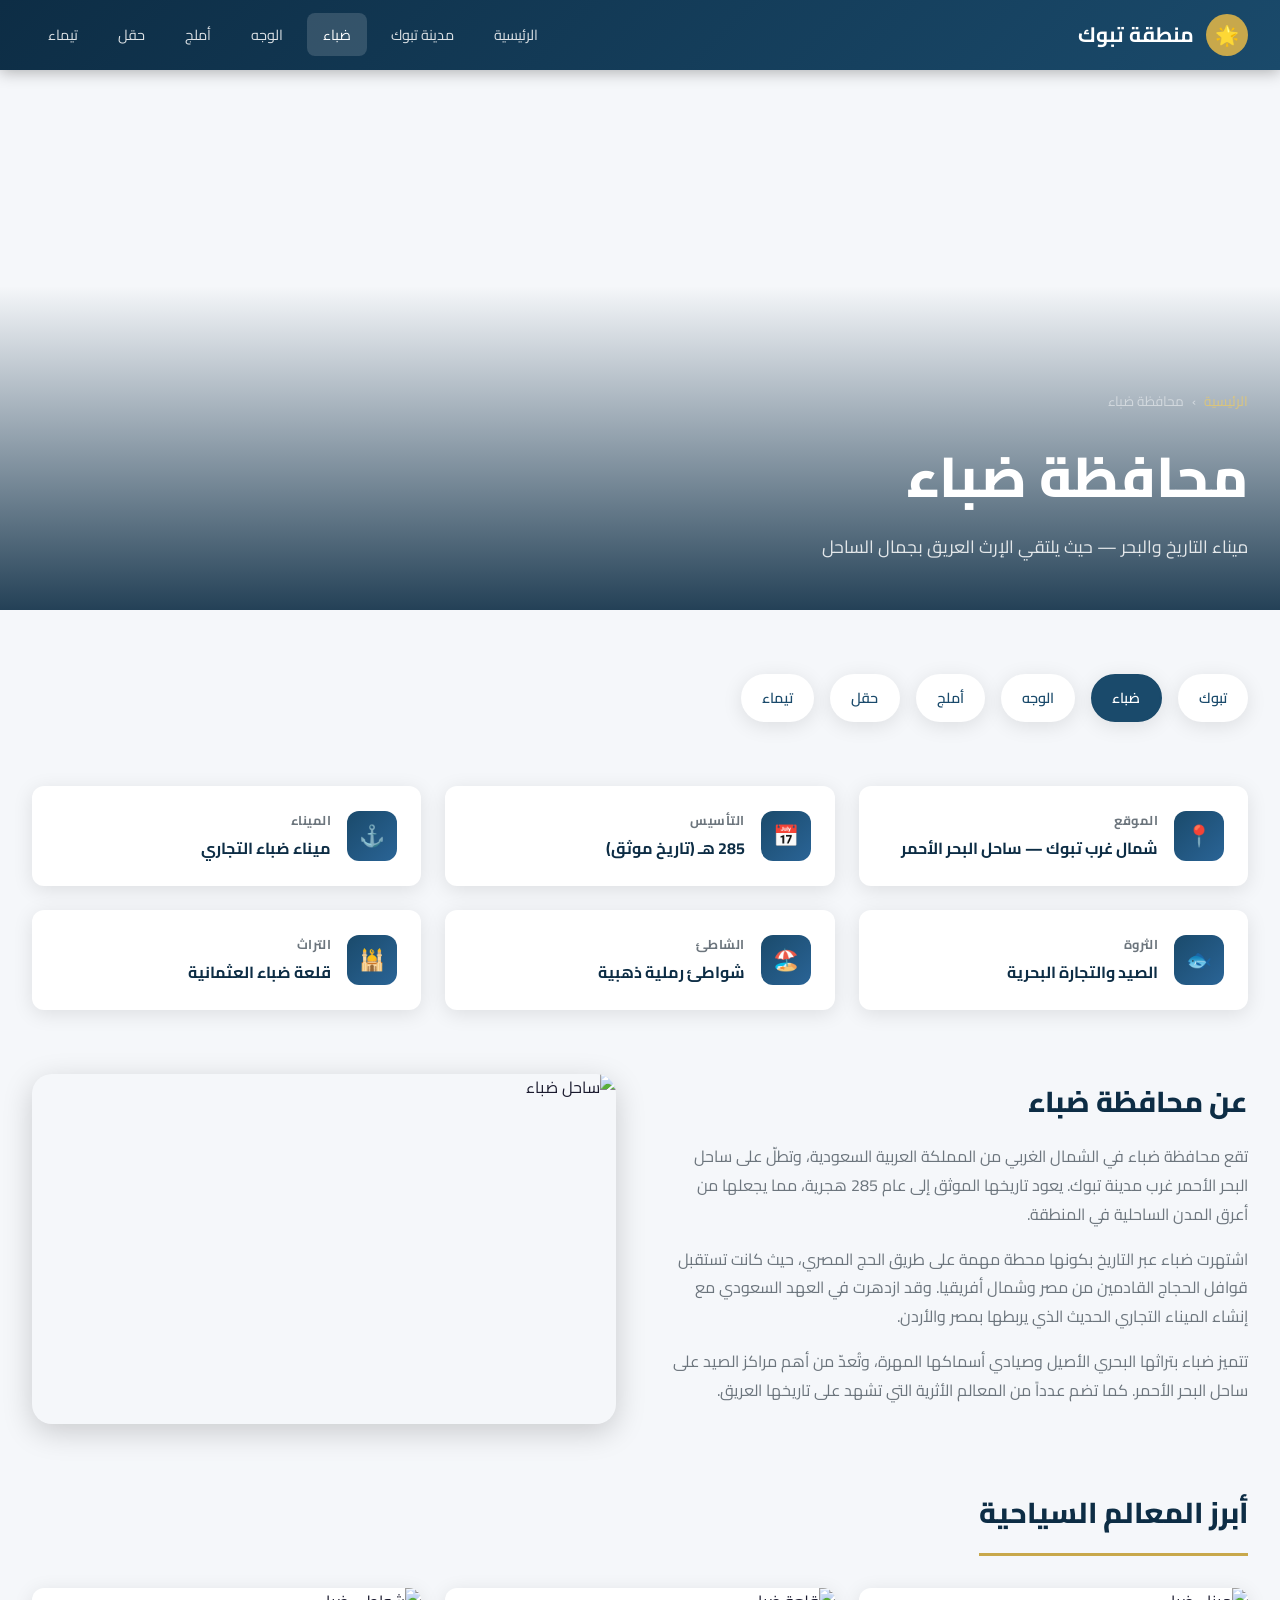
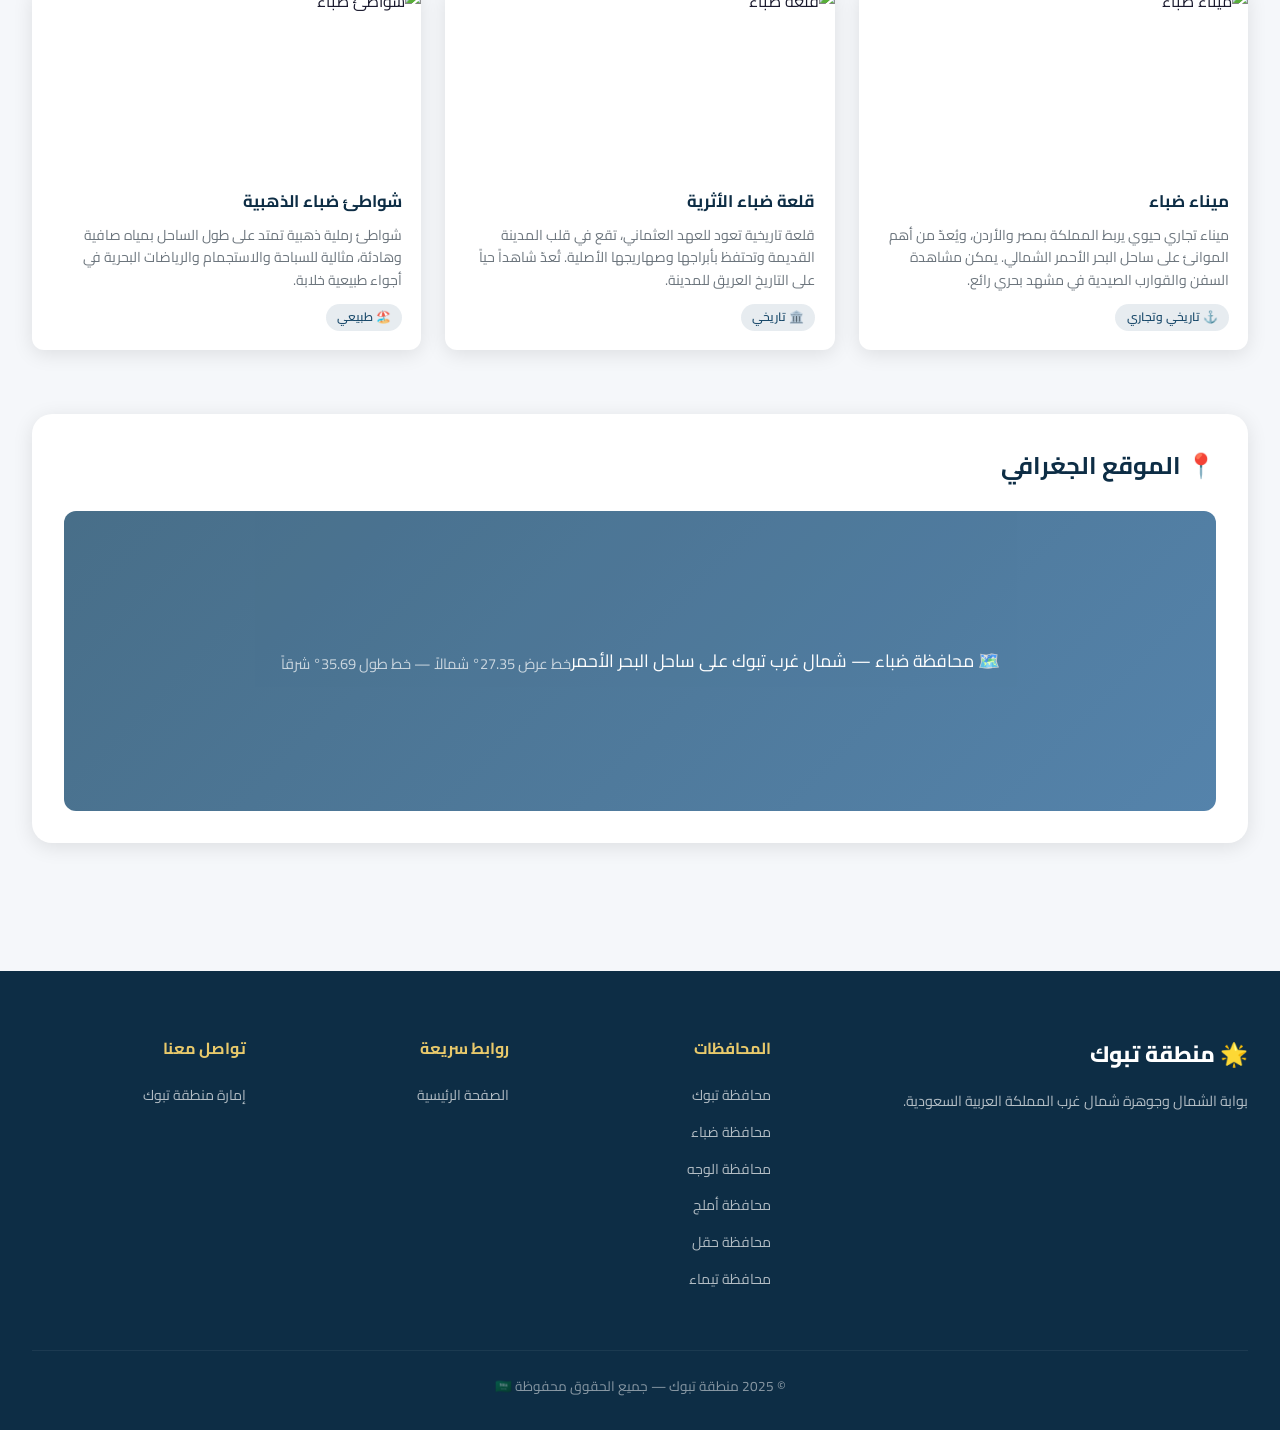
==== duba.html @ f9b06d00 "Add files via upload" ====
<!DOCTYPE html>
<html lang="ar" dir="rtl">
<head>
  <meta charset="UTF-8" />
  <meta name="viewport" content="width=device-width, initial-scale=1.0" />
  <title>محافظة ضباء — ميناء التاريخ والبحر</title>
  <link rel="stylesheet" href="styles.css" />
  <link href="https://fonts.googleapis.com/css2?family=Cairo:wght@400;600;700;800&display=swap" rel="stylesheet" />
  <style>body { font-family: 'Cairo', 'Segoe UI', sans-serif; }</style>
</head>
<body>

<nav class="navbar">
  <div class="navbar-inner">
    <a href="index.html" class="navbar-brand">
      <div class="brand-icon">🌟</div>
      <span>منطقة تبوك</span>
    </a>
    <button class="nav-toggle" onclick="toggleNav()">☰</button>
    <ul class="nav-links" id="navLinks">
      <li><a href="index.html">الرئيسية</a></li>
      <li><a href="tabuk-city.html">مدينة تبوك</a></li>
      <li><a href="duba.html" class="active">ضباء</a></li>
      <li><a href="wajh.html">الوجه</a></li>
      <li><a href="umluj.html">أملج</a></li>
      <li><a href="haql.html">حقل</a></li>
      <li><a href="tayma.html">تيماء</a></li>
    </ul>
  </div>
</nav>

<section class="page-hero">
  <div class="page-hero-bg" style="background-image: url('images/duba-sea.jpg');"></div>
  <div class="page-hero-overlay"></div>
  <div class="page-hero-content">
    <div class="breadcrumb">
      <a href="index.html">الرئيسية</a>
      <span>›</span>
      <span>محافظة ضباء</span>
    </div>
    <h1 class="page-title">محافظة ضباء</h1>
    <p class="page-subtitle">ميناء التاريخ والبحر — حيث يلتقي الإرث العريق بجمال الساحل</p>
  </div>
</section>

<div class="gov-content">

  <div class="gov-nav">
    <a href="tabuk-city.html" class="gov-nav-btn">تبوك</a>
    <a href="duba.html" class="gov-nav-btn active">ضباء</a>
    <a href="wajh.html" class="gov-nav-btn">الوجه</a>
    <a href="umluj.html" class="gov-nav-btn">أملج</a>
    <a href="haql.html" class="gov-nav-btn">حقل</a>
    <a href="tayma.html" class="gov-nav-btn">تيماء</a>
  </div>

  <div class="info-cards fade-in">
    <div class="info-card">
      <div class="info-card-icon">📍</div>
      <div class="info-card-text"><h4>الموقع</h4><p>شمال غرب تبوك — ساحل البحر الأحمر</p></div>
    </div>
    <div class="info-card">
      <div class="info-card-icon">📅</div>
      <div class="info-card-text"><h4>التأسيس</h4><p>285 هـ (تاريخ موثق)</p></div>
    </div>
    <div class="info-card">
      <div class="info-card-icon">⚓</div>
      <div class="info-card-text"><h4>الميناء</h4><p>ميناء ضباء التجاري</p></div>
    </div>
    <div class="info-card">
      <div class="info-card-icon">🐟</div>
      <div class="info-card-text"><h4>الثروة</h4><p>الصيد والتجارة البحرية</p></div>
    </div>
    <div class="info-card">
      <div class="info-card-icon">🏖️</div>
      <div class="info-card-text"><h4>الشاطئ</h4><p>شواطئ رملية ذهبية</p></div>
    </div>
    <div class="info-card">
      <div class="info-card-icon">🕌</div>
      <div class="info-card-text"><h4>التراث</h4><p>قلعة ضباء العثمانية</p></div>
    </div>
  </div>

  <div class="gov-overview fade-in">
    <div class="gov-overview-text">
      <h2>عن محافظة ضباء</h2>
      <p>
        تقع محافظة ضباء في الشمال الغربي من المملكة العربية السعودية، وتطلّ على ساحل البحر الأحمر غرب مدينة تبوك. يعود تاريخها الموثق إلى عام 285 هجرية، مما يجعلها من أعرق المدن الساحلية في المنطقة.
      </p>
      <p>
        اشتهرت ضباء عبر التاريخ بكونها محطة مهمة على طريق الحج المصري، حيث كانت تستقبل قوافل الحجاج القادمين من مصر وشمال أفريقيا. وقد ازدهرت في العهد السعودي مع إنشاء الميناء التجاري الحديث الذي يربطها بمصر والأردن.
      </p>
      <p>
        تتميز ضباء بتراثها البحري الأصيل وصيادي أسماكها المهرة، وتُعدّ من أهم مراكز الصيد على ساحل البحر الأحمر. كما تضم عدداً من المعالم الأثرية التي تشهد على تاريخها العريق.
      </p>
    </div>
    <div class="gov-overview-img">
      <img src="images/duba-sea.jpg" alt="ساحل ضباء" />
    </div>
  </div>

  <div class="attractions-section fade-in">
    <h2>أبرز المعالم السياحية</h2>
    <div class="attractions-grid">
      <div class="attraction-card">
        <img src="images/duba-sea.jpg" alt="ميناء ضباء" />
        <div class="attraction-card-body">
          <h3>ميناء ضباء</h3>
          <p>ميناء تجاري حيوي يربط المملكة بمصر والأردن، ويُعدّ من أهم الموانئ على ساحل البحر الأحمر الشمالي. يمكن مشاهدة السفن والقوارب الصيدية في مشهد بحري رائع.</p>
          <span class="attraction-tag">⚓ تاريخي وتجاري</span>
        </div>
      </div>
      <div class="attraction-card">
        <img src="images/tabuk-castle2.jpg" alt="قلعة ضباء" />
        <div class="attraction-card-body">
          <h3>قلعة ضباء الأثرية</h3>
          <p>قلعة تاريخية تعود للعهد العثماني، تقع في قلب المدينة القديمة وتحتفظ بأبراجها وصهاريجها الأصلية. تُعدّ شاهداً حياً على التاريخ العريق للمدينة.</p>
          <span class="attraction-tag">🏛️ تاريخي</span>
        </div>
      </div>
      <div class="attraction-card">
        <img src="images/red-sea-aerial.jpg" alt="شواطئ ضباء" />
        <div class="attraction-card-body">
          <h3>شواطئ ضباء الذهبية</h3>
          <p>شواطئ رملية ذهبية تمتد على طول الساحل بمياه صافية وهادئة، مثالية للسباحة والاستجمام والرياضات البحرية في أجواء طبيعية خلابة.</p>
          <span class="attraction-tag">🏖️ طبيعي</span>
        </div>
      </div>
    </div>
  </div>

  <div class="map-section fade-in">
    <h2>📍 الموقع الجغرافي</h2>
    <div class="map-placeholder">
      🗺️ محافظة ضباء — شمال غرب تبوك على ساحل البحر الأحمر<br/>
      <small style="opacity:0.7; margin-top:0.5rem; display:block;">خط عرض 27.35° شمالاً — خط طول 35.69° شرقاً</small>
    </div>
  </div>

</div>

<footer>
  <div class="footer-inner">
    <div class="footer-grid">
      <div class="footer-brand">
        <h3>🌟 منطقة تبوك</h3>
        <p>بوابة الشمال وجوهرة شمال غرب المملكة العربية السعودية.</p>
      </div>
      <div class="footer-col">
        <h4>المحافظات</h4>
        <ul>
          <li><a href="tabuk-city.html">محافظة تبوك</a></li>
          <li><a href="duba.html">محافظة ضباء</a></li>
          <li><a href="wajh.html">محافظة الوجه</a></li>
          <li><a href="umluj.html">محافظة أملج</a></li>
          <li><a href="haql.html">محافظة حقل</a></li>
          <li><a href="tayma.html">محافظة تيماء</a></li>
        </ul>
      </div>
      <div class="footer-col">
        <h4>روابط سريعة</h4>
        <ul>
          <li><a href="index.html">الصفحة الرئيسية</a></li>
        </ul>
      </div>
      <div class="footer-col">
        <h4>تواصل معنا</h4>
        <ul>
          <li><a href="#">إمارة منطقة تبوك</a></li>
        </ul>
      </div>
    </div>
    <div class="footer-bottom">
      <p>© 2025 منطقة تبوك — جميع الحقوق محفوظة 🇸🇦</p>
    </div>
  </div>
</footer>

<script>
function toggleNav() { document.getElementById('navLinks').classList.toggle('open'); }
const observer = new IntersectionObserver((entries) => {
  entries.forEach(e => { if (e.isIntersecting) e.target.classList.add('visible'); });
}, { threshold: 0.1 });
document.querySelectorAll('.fade-in').forEach(el => observer.observe(el));
</script>
</body>
</html>
---- styles.css ----
/* ===== المتغيرات الأساسية ===== */
:root {
  --primary: #1a4a6b;
  --primary-dark: #0d2d45;
  --primary-light: #2a6496;
  --accent: #c8a84b;
  --accent-light: #e8c96b;
  --white: #ffffff;
  --light-bg: #f5f7fa;
  --text-dark: #1a1a2e;
  --text-muted: #6c757d;
  --border: #e0e6ed;
  --shadow: 0 4px 20px rgba(0,0,0,0.1);
  --shadow-hover: 0 8px 30px rgba(0,0,0,0.18);
  --radius: 12px;
  --radius-lg: 20px;
  --transition: all 0.3s ease;
}

/* ===== إعادة الضبط العامة ===== */
*, *::before, *::after {
  box-sizing: border-box;
  margin: 0;
  padding: 0;
}

html {
  scroll-behavior: smooth;
}

body {
  font-family: 'Segoe UI', 'Arial', sans-serif;
  direction: rtl;
  background: var(--light-bg);
  color: var(--text-dark);
  line-height: 1.7;
}

img {
  max-width: 100%;
  height: auto;
  display: block;
}

a {
  text-decoration: none;
  color: inherit;
}

/* ===== شريط التنقل ===== */
.navbar {
  background: linear-gradient(135deg, var(--primary-dark) 0%, var(--primary) 100%);
  padding: 0 2rem;
  position: sticky;
  top: 0;
  z-index: 1000;
  box-shadow: 0 2px 15px rgba(0,0,0,0.3);
}

.navbar-inner {
  max-width: 1300px;
  margin: 0 auto;
  display: flex;
  align-items: center;
  justify-content: space-between;
  height: 70px;
}

.navbar-brand {
  display: flex;
  align-items: center;
  gap: 12px;
  color: var(--white);
  font-size: 1.3rem;
  font-weight: 700;
}

.navbar-brand .brand-icon {
  width: 42px;
  height: 42px;
  background: var(--accent);
  border-radius: 50%;
  display: flex;
  align-items: center;
  justify-content: center;
  font-size: 1.2rem;
}

.nav-links {
  display: flex;
  list-style: none;
  gap: 0.5rem;
  align-items: center;
}

.nav-links a {
  color: rgba(255,255,255,0.85);
  padding: 0.5rem 1rem;
  border-radius: 8px;
  font-size: 0.9rem;
  transition: var(--transition);
  white-space: nowrap;
}

.nav-links a:hover,
.nav-links a.active {
  background: rgba(255,255,255,0.15);
  color: var(--white);
}

.nav-toggle {
  display: none;
  background: none;
  border: none;
  color: white;
  font-size: 1.5rem;
  cursor: pointer;
}

/* ===== قسم الهيرو ===== */
.hero {
  position: relative;
  height: 90vh;
  min-height: 550px;
  overflow: hidden;
  display: flex;
  align-items: center;
  justify-content: center;
}

.hero-bg {
  position: absolute;
  inset: 0;
  background-size: cover;
  background-position: center;
  background-attachment: fixed;
  filter: brightness(0.55);
  transform: scale(1.05);
  transition: transform 8s ease;
}

.hero:hover .hero-bg {
  transform: scale(1.0);
}

.hero-overlay {
  position: absolute;
  inset: 0;
  background: linear-gradient(to bottom, rgba(13,45,69,0.4) 0%, rgba(13,45,69,0.7) 100%);
}

.hero-content {
  position: relative;
  z-index: 2;
  text-align: center;
  color: var(--white);
  padding: 2rem;
  max-width: 900px;
}

.hero-badge {
  display: inline-block;
  background: var(--accent);
  color: var(--primary-dark);
  padding: 0.4rem 1.2rem;
  border-radius: 50px;
  font-size: 0.85rem;
  font-weight: 700;
  margin-bottom: 1.5rem;
  letter-spacing: 1px;
}

.hero-title {
  font-size: clamp(2.5rem, 6vw, 4.5rem);
  font-weight: 800;
  line-height: 1.2;
  margin-bottom: 1rem;
  text-shadow: 0 2px 10px rgba(0,0,0,0.4);
}

.hero-title span {
  color: var(--accent-light);
}

.hero-subtitle {
  font-size: clamp(1rem, 2.5vw, 1.3rem);
  opacity: 0.9;
  margin-bottom: 2.5rem;
  max-width: 600px;
  margin-left: auto;
  margin-right: auto;
}

.hero-buttons {
  display: flex;
  gap: 1rem;
  justify-content: center;
  flex-wrap: wrap;
}

.btn {
  display: inline-flex;
  align-items: center;
  gap: 0.5rem;
  padding: 0.85rem 2rem;
  border-radius: 50px;
  font-size: 1rem;
  font-weight: 600;
  cursor: pointer;
  border: none;
  transition: var(--transition);
}

.btn-primary {
  background: var(--accent);
  color: var(--primary-dark);
}

.btn-primary:hover {
  background: var(--accent-light);
  transform: translateY(-2px);
  box-shadow: 0 6px 20px rgba(200,168,75,0.4);
}

.btn-outline {
  background: transparent;
  color: var(--white);
  border: 2px solid rgba(255,255,255,0.7);
}

.btn-outline:hover {
  background: rgba(255,255,255,0.15);
  border-color: var(--white);
  transform: translateY(-2px);
}

.hero-scroll {
  position: absolute;
  bottom: 2rem;
  left: 50%;
  transform: translateX(-50%);
  color: rgba(255,255,255,0.7);
  font-size: 0.85rem;
  display: flex;
  flex-direction: column;
  align-items: center;
  gap: 0.5rem;
  animation: bounce 2s infinite;
}

@keyframes bounce {
  0%, 100% { transform: translateX(-50%) translateY(0); }
  50% { transform: translateX(-50%) translateY(8px); }
}

/* ===== إحصائيات ===== */
.stats-bar {
  background: var(--primary);
  padding: 2rem;
}

.stats-inner {
  max-width: 1300px;
  margin: 0 auto;
  display: grid;
  grid-template-columns: repeat(4, 1fr);
  gap: 1rem;
  text-align: center;
}

.stat-item {
  color: var(--white);
  padding: 1rem;
  border-left: 1px solid rgba(255,255,255,0.2);
}

.stat-item:last-child {
  border-left: none;
}

.stat-number {
  font-size: 2rem;
  font-weight: 800;
  color: var(--accent-light);
  display: block;
}

.stat-label {
  font-size: 0.85rem;
  opacity: 0.85;
}

/* ===== الأقسام العامة ===== */
.section {
  padding: 5rem 2rem;
}

.section-alt {
  background: var(--white);
}

.container {
  max-width: 1300px;
  margin: 0 auto;
}

.section-header {
  text-align: center;
  margin-bottom: 3.5rem;
}

.section-tag {
  display: inline-block;
  background: rgba(200,168,75,0.15);
  color: var(--accent);
  padding: 0.3rem 1rem;
  border-radius: 50px;
  font-size: 0.8rem;
  font-weight: 700;
  letter-spacing: 1px;
  margin-bottom: 0.8rem;
  border: 1px solid rgba(200,168,75,0.3);
}

.section-title {
  font-size: clamp(1.8rem, 3.5vw, 2.5rem);
  font-weight: 800;
  color: var(--primary-dark);
  margin-bottom: 1rem;
}

.section-desc {
  font-size: 1.05rem;
  color: var(--text-muted);
  max-width: 600px;
  margin: 0 auto;
}

.divider {
  width: 60px;
  height: 4px;
  background: linear-gradient(to right, var(--accent), var(--accent-light));
  border-radius: 2px;
  margin: 1rem auto 0;
}

/* ===== بطاقات المحافظات ===== */
.governorates-grid {
  display: grid;
  grid-template-columns: repeat(3, 1fr);
  gap: 1.8rem;
}

.gov-card {
  background: var(--white);
  border-radius: var(--radius-lg);
  overflow: hidden;
  box-shadow: var(--shadow);
  transition: var(--transition);
  position: relative;
  cursor: pointer;
}

.gov-card:hover {
  transform: translateY(-8px);
  box-shadow: var(--shadow-hover);
}

.gov-card-img {
  position: relative;
  height: 220px;
  overflow: hidden;
}

.gov-card-img img {
  width: 100%;
  height: 100%;
  object-fit: cover;
  transition: transform 0.5s ease;
}

.gov-card:hover .gov-card-img img {
  transform: scale(1.08);
}

.gov-card-badge {
  position: absolute;
  top: 1rem;
  right: 1rem;
  background: var(--accent);
  color: var(--primary-dark);
  padding: 0.3rem 0.8rem;
  border-radius: 50px;
  font-size: 0.75rem;
  font-weight: 700;
}

.gov-card-body {
  padding: 1.5rem;
}

.gov-card-title {
  font-size: 1.3rem;
  font-weight: 700;
  color: var(--primary-dark);
  margin-bottom: 0.6rem;
}

.gov-card-desc {
  font-size: 0.9rem;
  color: var(--text-muted);
  line-height: 1.6;
  margin-bottom: 1.2rem;
  display: -webkit-box;
  -webkit-line-clamp: 3;
  -webkit-box-orient: vertical;
  overflow: hidden;
}

.gov-card-footer {
  display: flex;
  align-items: center;
  justify-content: space-between;
  padding-top: 1rem;
  border-top: 1px solid var(--border);
}

.gov-card-link {
  color: var(--primary);
  font-weight: 600;
  font-size: 0.9rem;
  display: flex;
  align-items: center;
  gap: 0.3rem;
  transition: var(--transition);
}

.gov-card-link:hover {
  color: var(--accent);
}

.gov-card-icon {
  width: 36px;
  height: 36px;
  background: var(--light-bg);
  border-radius: 50%;
  display: flex;
  align-items: center;
  justify-content: center;
  font-size: 1rem;
}

/* ===== قسم المعالم ===== */
.features-grid {
  display: grid;
  grid-template-columns: repeat(4, 1fr);
  gap: 1.5rem;
}

.feature-card {
  background: var(--white);
  border-radius: var(--radius);
  padding: 2rem 1.5rem;
  text-align: center;
  box-shadow: var(--shadow);
  transition: var(--transition);
  border-bottom: 3px solid transparent;
}

.feature-card:hover {
  transform: translateY(-5px);
  border-bottom-color: var(--accent);
  box-shadow: var(--shadow-hover);
}

.feature-icon {
  width: 70px;
  height: 70px;
  background: linear-gradient(135deg, var(--primary), var(--primary-light));
  border-radius: 50%;
  display: flex;
  align-items: center;
  justify-content: center;
  font-size: 1.8rem;
  margin: 0 auto 1.2rem;
  color: var(--white);
}

.feature-title {
  font-size: 1.1rem;
  font-weight: 700;
  color: var(--primary-dark);
  margin-bottom: 0.5rem;
}

.feature-desc {
  font-size: 0.88rem;
  color: var(--text-muted);
  line-height: 1.6;
}

/* ===== قسم الصور ===== */
.gallery-grid {
  display: grid;
  grid-template-columns: repeat(3, 1fr);
  grid-template-rows: auto auto;
  gap: 1rem;
}

.gallery-item {
  border-radius: var(--radius);
  overflow: hidden;
  position: relative;
  cursor: pointer;
}

.gallery-item img {
  width: 100%;
  height: 250px;
  object-fit: cover;
  transition: transform 0.4s ease;
}

.gallery-item:hover img {
  transform: scale(1.05);
}

.gallery-item.large {
  grid-column: span 2;
}

.gallery-item.large img {
  height: 350px;
}

.gallery-overlay {
  position: absolute;
  inset: 0;
  background: linear-gradient(to top, rgba(13,45,69,0.7) 0%, transparent 60%);
  opacity: 0;
  transition: var(--transition);
  display: flex;
  align-items: flex-end;
  padding: 1.2rem;
}

.gallery-item:hover .gallery-overlay {
  opacity: 1;
}

.gallery-caption {
  color: var(--white);
  font-size: 0.9rem;
  font-weight: 600;
}

/* ===== الفوتر ===== */
footer {
  background: var(--primary-dark);
  color: rgba(255,255,255,0.85);
  padding: 4rem 2rem 2rem;
}

.footer-inner {
  max-width: 1300px;
  margin: 0 auto;
}

.footer-grid {
  display: grid;
  grid-template-columns: 2fr 1fr 1fr 1fr;
  gap: 3rem;
  margin-bottom: 3rem;
}

.footer-brand h3 {
  font-size: 1.4rem;
  font-weight: 800;
  color: var(--white);
  margin-bottom: 1rem;
}

.footer-brand p {
  font-size: 0.9rem;
  line-height: 1.7;
  opacity: 0.8;
}

.footer-col h4 {
  font-size: 1rem;
  font-weight: 700;
  color: var(--accent-light);
  margin-bottom: 1.2rem;
}

.footer-col ul {
  list-style: none;
}

.footer-col ul li {
  margin-bottom: 0.6rem;
}

.footer-col ul li a {
  font-size: 0.88rem;
  opacity: 0.8;
  transition: var(--transition);
}

.footer-col ul li a:hover {
  opacity: 1;
  color: var(--accent-light);
}

.footer-bottom {
  border-top: 1px solid rgba(255,255,255,0.1);
  padding-top: 1.5rem;
  text-align: center;
  font-size: 0.85rem;
  opacity: 0.6;
}

/* ===== صفحات المحافظات ===== */
.page-hero {
  position: relative;
  height: 60vh;
  min-height: 400px;
  overflow: hidden;
  display: flex;
  align-items: flex-end;
}

.page-hero-bg {
  position: absolute;
  inset: 0;
  background-size: cover;
  background-position: center;
  filter: brightness(0.5);
}

.page-hero-overlay {
  position: absolute;
  inset: 0;
  background: linear-gradient(to top, rgba(13,45,69,0.9) 0%, transparent 60%);
}

.page-hero-content {
  position: relative;
  z-index: 2;
  color: var(--white);
  padding: 3rem 2rem;
  max-width: 1300px;
  margin: 0 auto;
  width: 100%;
}

.breadcrumb {
  display: flex;
  align-items: center;
  gap: 0.5rem;
  font-size: 0.85rem;
  opacity: 0.8;
  margin-bottom: 1rem;
}

.breadcrumb a {
  color: var(--accent-light);
}

.breadcrumb span {
  opacity: 0.6;
}

.page-title {
  font-size: clamp(2rem, 5vw, 3.5rem);
  font-weight: 800;
  margin-bottom: 0.5rem;
}

.page-subtitle {
  font-size: 1.1rem;
  opacity: 0.85;
  max-width: 600px;
}

/* ===== محتوى صفحات المحافظات ===== */
.gov-content {
  padding: 4rem 2rem;
  max-width: 1300px;
  margin: 0 auto;
}

.gov-overview {
  display: grid;
  grid-template-columns: 1fr 1fr;
  gap: 3rem;
  align-items: center;
  margin-bottom: 4rem;
}

.gov-overview-text h2 {
  font-size: 1.8rem;
  font-weight: 800;
  color: var(--primary-dark);
  margin-bottom: 1rem;
}

.gov-overview-text p {
  color: var(--text-muted);
  line-height: 1.8;
  margin-bottom: 1rem;
}

.gov-overview-img {
  border-radius: var(--radius-lg);
  overflow: hidden;
  box-shadow: var(--shadow-hover);
}

.gov-overview-img img {
  width: 100%;
  height: 350px;
  object-fit: cover;
}

.info-cards {
  display: grid;
  grid-template-columns: repeat(3, 1fr);
  gap: 1.5rem;
  margin-bottom: 4rem;
}

.info-card {
  background: var(--white);
  border-radius: var(--radius);
  padding: 1.5rem;
  box-shadow: var(--shadow);
  display: flex;
  align-items: center;
  gap: 1rem;
  transition: var(--transition);
}

.info-card:hover {
  transform: translateY(-3px);
  box-shadow: var(--shadow-hover);
}

.info-card-icon {
  width: 50px;
  height: 50px;
  min-width: 50px;
  background: linear-gradient(135deg, var(--primary), var(--primary-light));
  border-radius: 12px;
  display: flex;
  align-items: center;
  justify-content: center;
  font-size: 1.3rem;
  color: var(--white);
}

.info-card-text h4 {
  font-size: 0.8rem;
  color: var(--text-muted);
  margin-bottom: 0.2rem;
  text-transform: uppercase;
  letter-spacing: 0.5px;
}

.info-card-text p {
  font-size: 1rem;
  font-weight: 700;
  color: var(--primary-dark);
}

.attractions-section h2 {
  font-size: 1.8rem;
  font-weight: 800;
  color: var(--primary-dark);
  margin-bottom: 2rem;
  padding-bottom: 1rem;
  border-bottom: 3px solid var(--accent);
  display: inline-block;
}

.attractions-grid {
  display: grid;
  grid-template-columns: repeat(3, 1fr);
  gap: 1.5rem;
  margin-bottom: 4rem;
}

.attraction-card {
  background: var(--white);
  border-radius: var(--radius);
  overflow: hidden;
  box-shadow: var(--shadow);
  transition: var(--transition);
}

.attraction-card:hover {
  transform: translateY(-5px);
  box-shadow: var(--shadow-hover);
}

.attraction-card img {
  width: 100%;
  height: 180px;
  object-fit: cover;
}

.attraction-card-body {
  padding: 1.2rem;
}

.attraction-card-body h3 {
  font-size: 1.05rem;
  font-weight: 700;
  color: var(--primary-dark);
  margin-bottom: 0.5rem;
}

.attraction-card-body p {
  font-size: 0.88rem;
  color: var(--text-muted);
  line-height: 1.6;
}

.attraction-tag {
  display: inline-block;
  background: rgba(26,74,107,0.1);
  color: var(--primary);
  padding: 0.2rem 0.7rem;
  border-radius: 50px;
  font-size: 0.75rem;
  font-weight: 600;
  margin-top: 0.8rem;
}

/* ===== قسم الخريطة ===== */
.map-section {
  background: var(--white);
  border-radius: var(--radius-lg);
  padding: 2rem;
  box-shadow: var(--shadow);
  margin-bottom: 4rem;
}

.map-section h2 {
  font-size: 1.5rem;
  font-weight: 700;
  color: var(--primary-dark);
  margin-bottom: 1.5rem;
}

.map-placeholder {
  background: linear-gradient(135deg, var(--primary) 0%, var(--primary-light) 100%);
  border-radius: var(--radius);
  height: 300px;
  display: flex;
  align-items: center;
  justify-content: center;
  color: var(--white);
  font-size: 1.1rem;
  opacity: 0.8;
}

/* ===== التنقل بين المحافظات ===== */
.gov-nav {
  display: flex;
  gap: 1rem;
  flex-wrap: wrap;
  margin-bottom: 4rem;
}

.gov-nav-btn {
  padding: 0.6rem 1.2rem;
  border-radius: 50px;
  background: var(--white);
  color: var(--primary);
  font-size: 0.9rem;
  font-weight: 600;
  box-shadow: var(--shadow);
  transition: var(--transition);
  border: 2px solid transparent;
}

.gov-nav-btn:hover,
.gov-nav-btn.active {
  background: var(--primary);
  color: var(--white);
  border-color: var(--primary);
}

/* ===== تأثيرات الظهور ===== */
.fade-in {
  opacity: 0;
  transform: translateY(30px);
  transition: opacity 0.6s ease, transform 0.6s ease;
}

.fade-in.visible {
  opacity: 1;
  transform: translateY(0);
}

/* ===== استجابة للشاشات الصغيرة ===== */
@media (max-width: 1024px) {
  .governorates-grid {
    grid-template-columns: repeat(2, 1fr);
  }
  .features-grid {
    grid-template-columns: repeat(2, 1fr);
  }
  .footer-grid {
    grid-template-columns: 1fr 1fr;
    gap: 2rem;
  }
  .stats-inner {
    grid-template-columns: repeat(2, 1fr);
  }
  .gov-overview {
    grid-template-columns: 1fr;
  }
  .attractions-grid {
    grid-template-columns: repeat(2, 1fr);
  }
  .info-cards {
    grid-template-columns: repeat(2, 1fr);
  }
}

@media (max-width: 768px) {
  .nav-links {
    display: none;
    position: absolute;
    top: 70px;
    right: 0;
    left: 0;
    background: var(--primary-dark);
    flex-direction: column;
    padding: 1rem;
    gap: 0.3rem;
  }
  .nav-links.open {
    display: flex;
  }
  .nav-toggle {
    display: block;
  }
  .navbar {
    position: relative;
  }
  .governorates-grid {
    grid-template-columns: 1fr;
  }
  .features-grid {
    grid-template-columns: 1fr 1fr;
  }
  .gallery-grid {
    grid-template-columns: 1fr 1fr;
  }
  .gallery-item.large {
    grid-column: span 1;
  }
  .gallery-item.large img {
    height: 250px;
  }
  .footer-grid {
    grid-template-columns: 1fr;
    gap: 1.5rem;
  }
  .stats-inner {
    grid-template-columns: repeat(2, 1fr);
  }
  .info-cards {
    grid-template-columns: 1fr;
  }
  .attractions-grid {
    grid-template-columns: 1fr;
  }
}

@media (max-width: 480px) {
  .features-grid {
    grid-template-columns: 1fr;
  }
  .gallery-grid {
    grid-template-columns: 1fr;
  }
  .hero-buttons {
    flex-direction: column;
    align-items: center;
  }
}
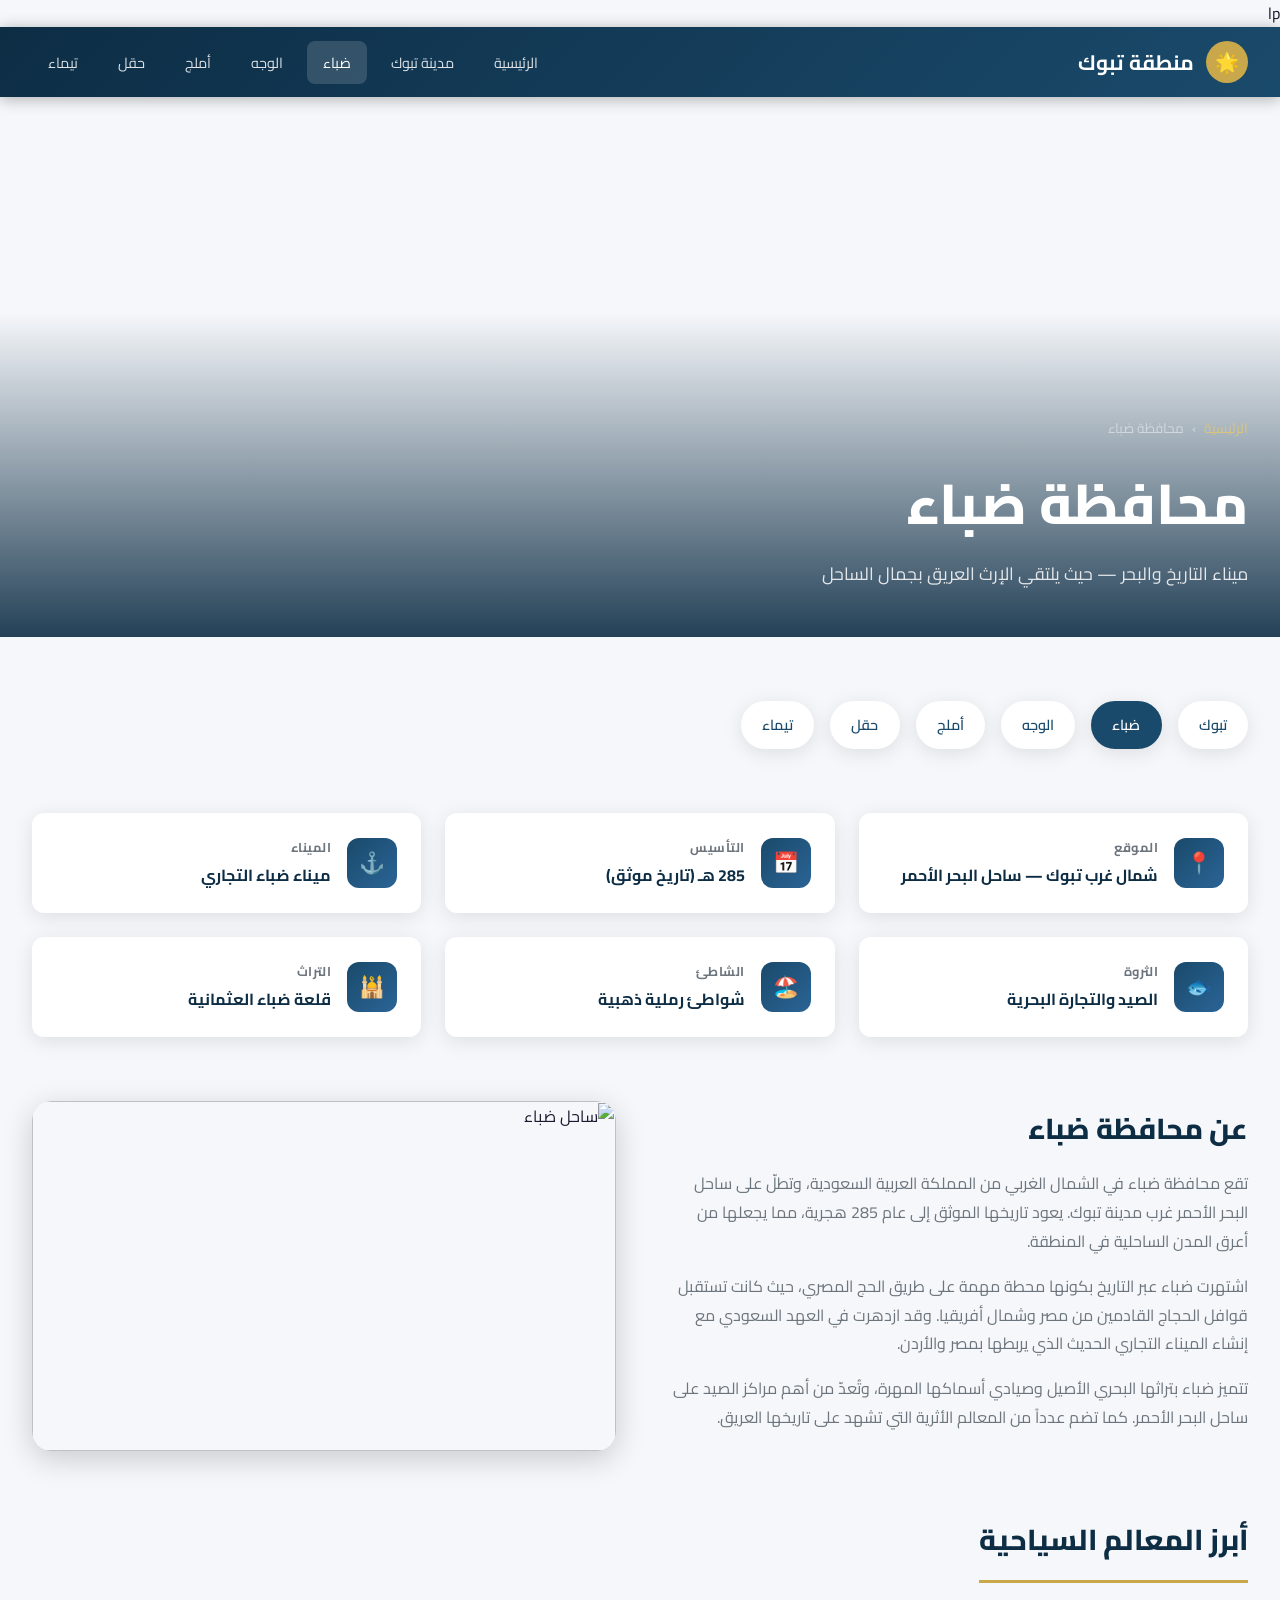
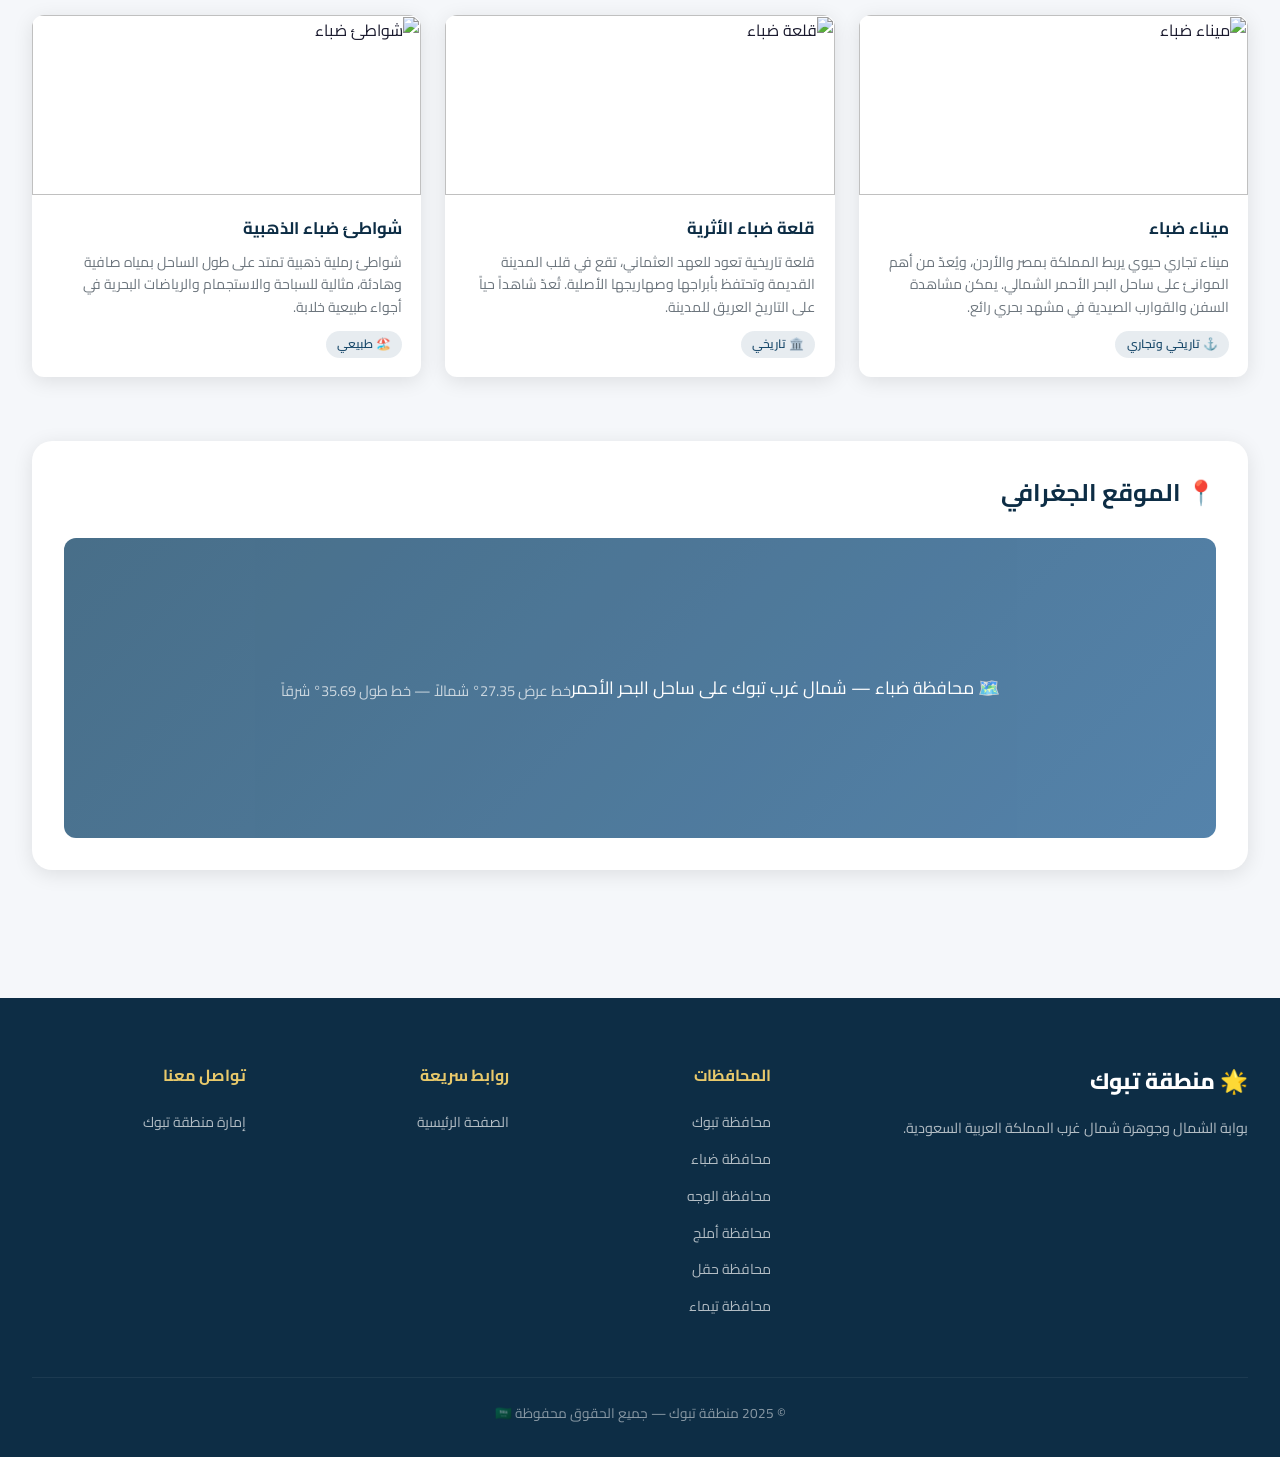
==== commit 9a081aab: "Update duba.html" ====
--- a/duba.html
+++ b/duba.html
@@ -1,4 +1,4 @@
-<!DOCTYPE html>
+lp<!DOCTYPE html>
 <html lang="ar" dir="rtl">
 <head>
   <meta charset="UTF-8" />
@@ -95,7 +95,7 @@
       </p>
     </div>
     <div class="gov-overview-img">
-      <img src="images/duba-sea.jpg" alt="ساحل ضباء" />
+      <img src="duba-sea.jpg" alt="ساحل ضباء" />
     </div>
   </div>
 
@@ -103,7 +103,7 @@
     <h2>أبرز المعالم السياحية</h2>
     <div class="attractions-grid">
       <div class="attraction-card">
-        <img src="images/duba-sea.jpg" alt="ميناء ضباء" />
+        <img src="duba-sea.jpg" alt="ميناء ضباء" />
         <div class="attraction-card-body">
           <h3>ميناء ضباء</h3>
           <p>ميناء تجاري حيوي يربط المملكة بمصر والأردن، ويُعدّ من أهم الموانئ على ساحل البحر الأحمر الشمالي. يمكن مشاهدة السفن والقوارب الصيدية في مشهد بحري رائع.</p>
@@ -111,7 +111,7 @@
         </div>
       </div>
       <div class="attraction-card">
-        <img src="images/tabuk-castle2.jpg" alt="قلعة ضباء" />
+        <img src="tabuk-castle2.jpg" alt="قلعة ضباء" />
         <div class="attraction-card-body">
           <h3>قلعة ضباء الأثرية</h3>
           <p>قلعة تاريخية تعود للعهد العثماني، تقع في قلب المدينة القديمة وتحتفظ بأبراجها وصهاريجها الأصلية. تُعدّ شاهداً حياً على التاريخ العريق للمدينة.</p>
@@ -119,7 +119,7 @@
         </div>
       </div>
       <div class="attraction-card">
-        <img src="images/red-sea-aerial.jpg" alt="شواطئ ضباء" />
+        <img src="red-sea-aerial.jpg" alt="شواطئ ضباء" />
         <div class="attraction-card-body">
           <h3>شواطئ ضباء الذهبية</h3>
           <p>شواطئ رملية ذهبية تمتد على طول الساحل بمياه صافية وهادئة، مثالية للسباحة والاستجمام والرياضات البحرية في أجواء طبيعية خلابة.</p>
